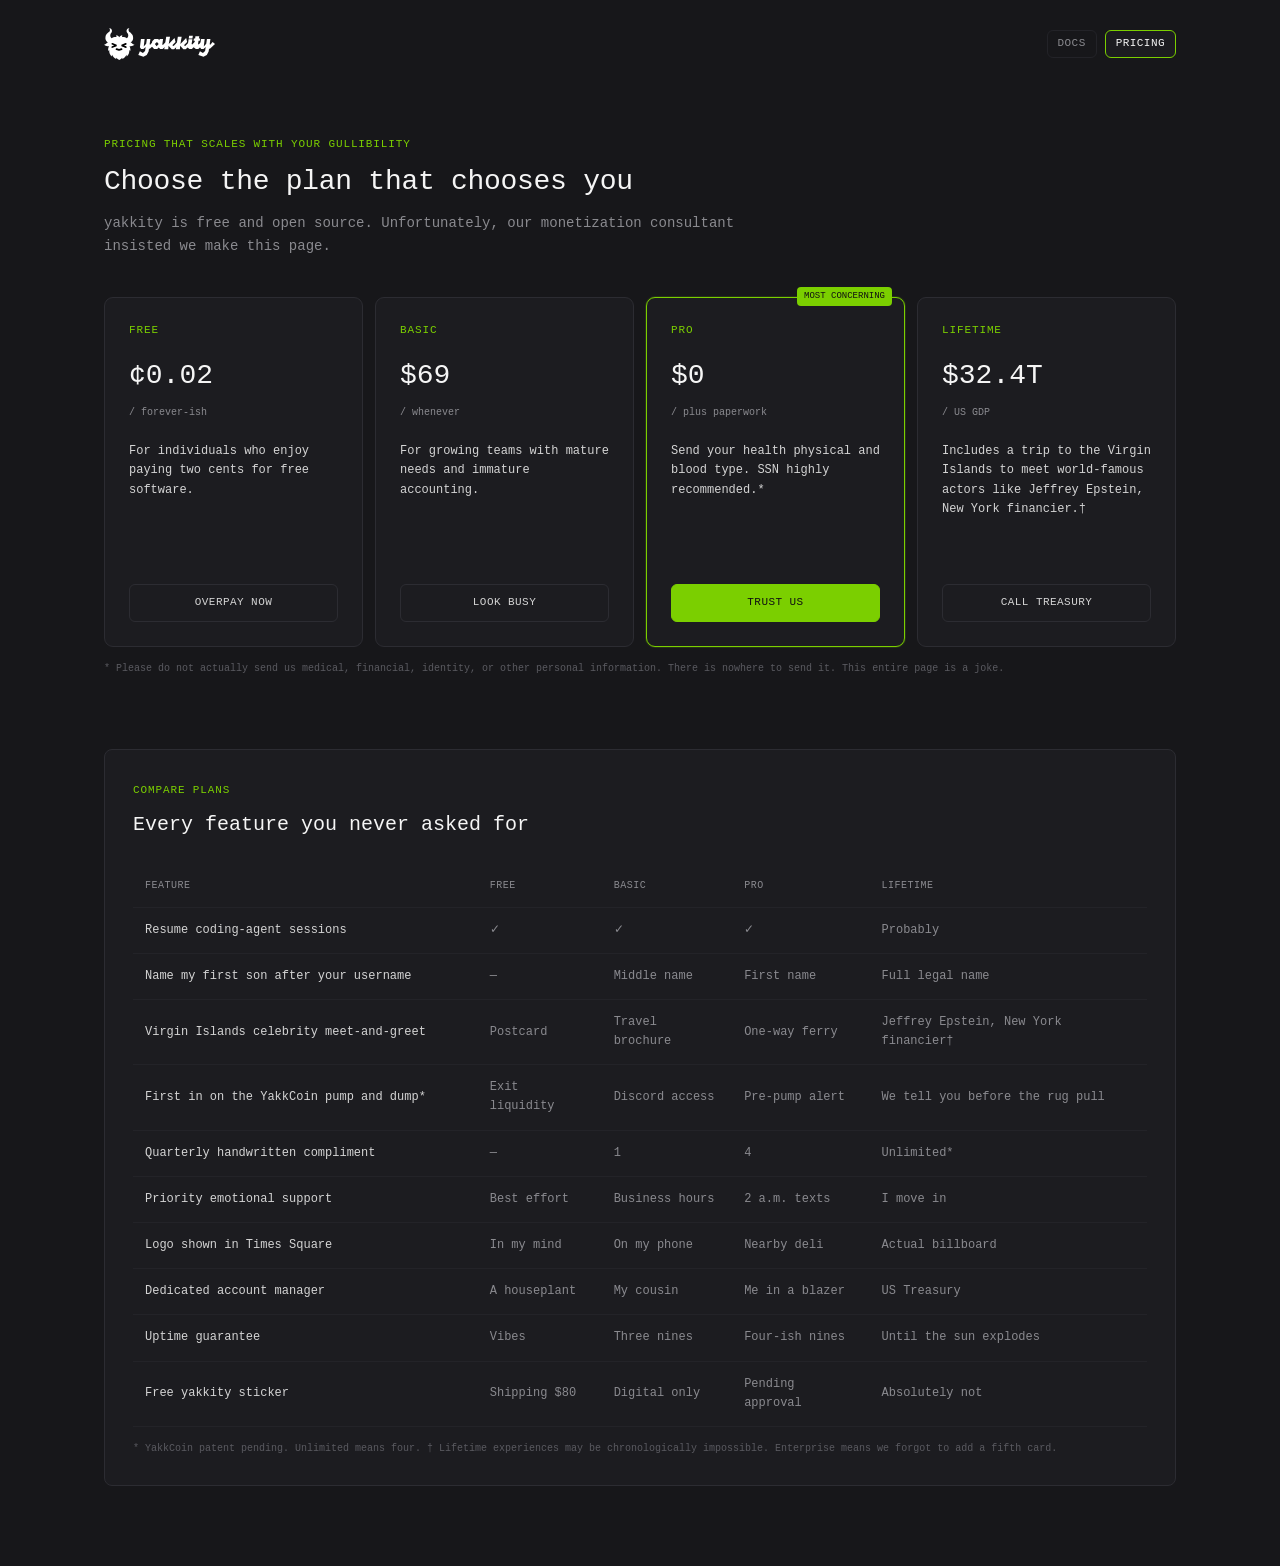
==== docs/pricing.html @ cdffbeaf "Add YakkCoin pricing perk" ====
<!DOCTYPE html><html lang="en"><head>
<meta charset="UTF-8"><meta name="viewport" content="width=device-width, initial-scale=1.0">
<title>Pricing — yakkity</title><meta name="description" content="Needlessly complicated pricing for a free and open-source command-line tool.">
<link rel="icon" href="assets/favicon@4x.png" type="image/png"><link rel="stylesheet" href="assets/styles.css">
</head><body class="interior-page pricing-page"><div class="wrap wide-wrap">
<header class="site"><a class="wordmark" href="index.html"><img src="assets/logo-wht.svg" alt="yakkity"></a><nav class="site-nav" aria-label="Primary navigation"><a class="nav-link" href="docs.html">DOCS</a><a class="nav-link" href="pricing.html" aria-current="page">PRICING</a></nav></header>
<main><div class="pricing-heading"><span class="eyebrow">PRICING THAT SCALES WITH YOUR GULLIBILITY</span><h1>Choose the plan that chooses you</h1><p class="intro">yakkity is free and open source. Unfortunately, our monetization consultant insisted we make this page.</p></div>
<div class="pricing-grid">
<article class="tier-card"><span class="plan">FREE</span><h2><span class="price">¢0.02</span><small>/ forever-ish</small></h2><p>For individuals who enjoy paying two cents for free software.</p><a class="button" href="index.html">OVERPAY NOW</a></article>
<article class="tier-card"><span class="plan">BASIC</span><h2><span class="price">$69</span><small>/ whenever</small></h2><p>For growing teams with mature needs and immature accounting.</p><a class="button" href="index.html">LOOK BUSY</a></article>
<article class="tier-card featured"><span class="popular">MOST CONCERNING</span><span class="plan">PRO</span><h2><span class="price">$0</span><small>/ plus paperwork</small></h2><p>Send your health physical and blood type. SSN highly recommended.*</p><a class="button primary" href="index.html">TRUST US</a></article>
<article class="tier-card"><span class="plan">LIFETIME</span><h2><span class="price">$32.4T</span><small>/ US GDP</small></h2><p>Includes a trip to the Virgin Islands to meet world-famous actors like Jeffrey Epstein, New York financier.†</p><a class="button" href="index.html">CALL TREASURY</a></article>
</div><p class="fine-print">* Please do not actually send us medical, financial, identity, or other personal information. There is nowhere to send it. This entire page is a joke.</p>
<section class="comparison"><span class="eyebrow">COMPARE PLANS</span><h2>Every feature you never asked for</h2><div class="comparison-scroll"><table><thead><tr><th>Feature</th><th>Free</th><th>Basic</th><th>Pro</th><th>Lifetime</th></tr></thead><tbody>
<tr><td>Resume coding-agent sessions</td><td>✓</td><td>✓</td><td>✓</td><td>Probably</td></tr>
<tr><td>Name my first son after your username</td><td>—</td><td>Middle name</td><td>First name</td><td>Full legal name</td></tr>
<tr><td>Virgin Islands celebrity meet-and-greet</td><td>Postcard</td><td>Travel brochure</td><td>One-way ferry</td><td>Jeffrey Epstein, New York financier†</td></tr>
<tr><td>First in on the YakkCoin pump and dump*</td><td>Exit liquidity</td><td>Discord access</td><td>Pre-pump alert</td><td>We tell you before the rug pull</td></tr>
<tr><td>Quarterly handwritten compliment</td><td>—</td><td>1</td><td>4</td><td>Unlimited*</td></tr>
<tr><td>Priority emotional support</td><td>Best effort</td><td>Business hours</td><td>2 a.m. texts</td><td>I move in</td></tr>
<tr><td>Logo shown in Times Square</td><td>In my mind</td><td>On my phone</td><td>Nearby deli</td><td>Actual billboard</td></tr>
<tr><td>Dedicated account manager</td><td>A houseplant</td><td>My cousin</td><td>Me in a blazer</td><td>US Treasury</td></tr>
<tr><td>Uptime guarantee</td><td>Vibes</td><td>Three nines</td><td>Four-ish nines</td><td>Until the sun explodes</td></tr>
<tr><td>Free yakkity sticker</td><td>Shipping $80</td><td>Digital only</td><td>Pending approval</td><td>Absolutely not</td></tr>
</tbody></table></div><p class="fine-print">* YakkCoin patent pending. Unlimited means four. † Lifetime experiences may be chronologically impossible. Enterprise means we forgot to add a fifth card.</p></section></main>
</div></body></html>
---- docs/assets/styles.css ----
:root {
    --bg: #17171a;
    --card: #1c1c20;
    --text: #f5f5f5;
    --text2: #d4d4d4;
    --muted: #8a8a8f;
    --faint: #5a5a60;
    --border: #2c2c32;
    --border-soft: #232328;
    --accent: #7bcf00;
    --accent-dim: #7bcf0026;
    --claude: #e8823c;
    --codex: #4d9fff;
    --grok: #57d38c;
    --cursor: #7fa8d9;
    --mono: ui-monospace, "SF Mono", "Cascadia Mono", "Menlo", "Consolas", "Liberation Mono", monospace;
  }

  * { box-sizing: border-box; }

  html { background: var(--bg); }

  body {
    position: relative;
    overflow-x: hidden;
    margin: 0;
    background: var(--bg);
    color: var(--text);
    font-family: var(--mono);
    font-size: 14px;
    line-height: 1.6;
    -webkit-font-smoothing: antialiased;
  }

  a { color: var(--text2); text-decoration: none; transition: color .15s ease; }
  a:hover { color: var(--text); }

  .wrap {
    position: relative;
    z-index: 1;
    max-width: 760px;
    margin: 0 auto;
    padding: 0 24px;
  }

  header.site {
    display: flex;
    align-items: center;
    justify-content: space-between;
    padding: 28px 0 0;
  }

  .wordmark {
    display: block;
    line-height: 0;
  }
  .wordmark img {
    height: 32.19px;
    width: auto;
    display: block;
  }

  .gh-link {
    display: grid;
    place-items: center;
    width: 28px;
    height: 28px;
    border: 1px solid transparent;
    border-radius: 6px;
    color: var(--faint);
    transition: color .15s ease, border-color .15s ease;
  }
  .gh-link:hover { color: var(--text2); border-color: var(--border-soft); }
  .gh-link svg { width: 16px; height: 16px; }

  .site-nav {
    display: flex;
    align-items: center;
    gap: 8px;
  }
  .nav-link {
    display: inline-flex;
    align-items: center;
    height: 28px;
    padding: 0 10px;
    border: 1px solid var(--border-soft);
    border-radius: 6px;
    color: var(--muted);
    font-size: 11px;
    letter-spacing: .04em;
    transition: color .15s ease, border-color .15s ease, background .15s ease;
  }
  .nav-link:hover {
    color: var(--text);
    border-color: var(--border);
    background: var(--card);
  }

  main { padding-bottom: 80px; }

  /* Hero */
  .hero { padding-top: 72px; }

  h1 {
    font-size: 28px;
    line-height: 1.35;
    font-weight: 500;
    margin: 0 0 22px;
    letter-spacing: -0.01em;
  }
  h1 .accent {
    color: var(--accent);
    display: inline-block;
    position: relative;
  }
  h1 .accent::after {
    content: "";
    position: absolute;
    left: 0;
    right: 0;
    bottom: -6px;
    height: 2px;
    background: var(--accent);
    opacity: .55;
  }

  .tabs {
    display: flex;
    margin-bottom: -1px;
  }
  .tab {
    appearance: none;
    font-family: var(--mono);
    font-size: 12px;
    color: var(--muted);
    background: transparent;
    border: 1px solid var(--border);
    border-bottom: 1px solid var(--border);
    padding: 8px 14px;
    cursor: pointer;
    transition: color .15s ease, background .15s ease, border-color .15s ease;
  }
  .tab:first-child { border-radius: 6px 0 0 0; border-right: none; }
  .tab:last-child { border-radius: 0 6px 0 0; }
  .tab.active {
    background: var(--card);
    border-bottom-color: var(--card);
    color: var(--muted);
  }
  .tab:not(.active):hover { color: var(--text2); }

  .codebox {
    display: flex;
    align-items: center;
    justify-content: space-between;
    gap: 12px;
    border: 1px solid var(--border);
    border-radius: 0 6px 6px 6px;
    background: var(--card);
    padding: 14px 16px;
  }
  .codebox code {
    flex: 1 1 auto;
    min-width: 0;
    font-family: var(--mono);
    font-size: 13px;
    color: var(--text2);
    overflow-x: auto;
    white-space: pre;
  }
  .codebox .dollar, .cmdlist .dollar { color: var(--accent); margin-right: 10px; user-select: none; }

  .copy-btn {
    flex: none;
    display: grid;
    place-items: center;
    width: 28px;
    height: 28px;
    border: 1px solid transparent;
    border-radius: 6px;
    background: transparent;
    color: var(--faint);
    cursor: pointer;
    transition: color .15s ease, border-color .15s ease;
  }
  .copy-btn:hover { color: var(--text2); border-color: var(--border-soft); }
  .copy-btn svg { width: 14px; height: 14px; pointer-events: none; }
  .copy-btn.copied { color: var(--grok); }

  /* Terminal window mockup */
  .term {
    margin-top: 40px;
    border: 1px solid var(--border);
    border-radius: 8px;
    overflow: hidden;
    background: #060606;
  }
  .term-bar {
    display: flex;
    align-items: center;
    gap: 6px;
    padding: 10px 12px;
    border-bottom: 1px solid var(--border-soft);
    background: var(--card);
  }
  .term-bar .dot { width: 9px; height: 9px; border-radius: 50%; }
  .term-bar .dot.red { background: #ff5f57; }
  .term-bar .dot.yellow { background: #febc2e; }
  .term-bar .dot.green { background: #28c840; }
  .term-bar .title {
    margin-left: 10px;
    font-size: 11.5px;
    color: var(--faint);
  }
  .term-body {
    padding: 18px 16px 16px;
    font-size: 12.5px;
    overflow-x: auto;
  }
  .term-body .line { white-space: pre; color: var(--text2); }
  .term-body .prompt { color: var(--accent); }
  .term-row {
    display: grid;
    grid-template-columns: 64px 150px 180px minmax(0, 1fr);
    gap: 12px;
    padding: 3px 6px;
    border-radius: 4px;
    white-space: nowrap;
  }
  .term-row.header { color: var(--faint); font-size: 11px; margin-top: 10px; }
  .term-row.selected { background: var(--accent-dim); }
  .term-row .agent { font-weight: 500; }
  .term-row .agent.claude { color: var(--claude); }
  .term-row .agent.codex { color: var(--codex); }
  .term-row .agent.cursor { color: var(--cursor); }
  .term-row .agent.grok { color: var(--grok); }
  .term-row .time { color: var(--muted); overflow: hidden; text-overflow: ellipsis; }
  .term-row .project { color: var(--text2); overflow: hidden; text-overflow: ellipsis; }
  .term-row .conv { color: var(--text2); overflow: hidden; text-overflow: ellipsis; }
  .term-row.selected .conv { color: var(--text); }
  .term-footer {
    margin-top: 14px;
    padding-top: 10px;
    border-top: 1px solid var(--border-soft);
    color: var(--faint);
    font-size: 11px;
  }

  .cmdlist {
    margin-top: 40px;
    border: 1px solid var(--border);
    border-radius: 8px;
    background: var(--card);
    padding: 18px 20px;
  }
  .cmdlist .row {
    display: flex;
    gap: 4px;
    padding: 5px 0;
    font-size: 13px;
  }
  .cmdlist code { color: var(--text2); }
  .cmdlist .desc { color: var(--faint); margin-left: auto; padding-left: 16px; text-align: right; }

  /* Sections */
  section.feature {
    margin-top: 72px;
    padding-top: 40px;
    border-top: 1px solid var(--border-soft);
  }
  section.feature h2 {
    font-size: 17px;
    font-weight: 500;
    margin: 0 0 8px;
    letter-spacing: -0.01em;
  }
  section.feature p.sub {
    margin: 0 0 24px;
    color: var(--muted);
    font-size: 13.5px;
  }

  .mini-term {
    border: 1px solid var(--border);
    border-radius: 8px;
    background: #060606;
    padding: 16px 18px;
    font-size: 12.5px;
    overflow-x: auto;
  }
  .mini-term .line { white-space: pre; color: var(--text2); margin: 2px 0; }
  .mini-term .prompt { color: var(--accent); }
  .mini-term .dim { color: var(--faint); }
  .mini-term .bold { color: var(--text); font-weight: 500; }
  .mini-term .green { color: var(--grok); }

  /* Agent grid */
  .agent-grid {
    display: grid;
    grid-template-columns: repeat(4, 1fr);
    border: 1px solid var(--border);
    border-radius: 8px;
    overflow: hidden;
  }
  .agent-tile {
    display: flex;
    flex-direction: column;
    align-items: center;
    justify-content: center;
    gap: 8px;
    padding: 22px 8px;
    border-right: 1px solid var(--border-soft);
    background: var(--card);
    font-size: 12px;
    color: var(--text2);
    text-align: center;
  }
  .agent-tile:last-child { border-right: none; }
  .agent-tile .swatch { width: 9px; height: 9px; border-radius: 50%; }
  .agent-tile .swatch.claude { background: var(--claude); }
  .agent-tile .swatch.codex { background: var(--codex); }
  .agent-tile .swatch.cursor { background: var(--cursor); }
  .agent-tile .swatch.grok { background: var(--grok); }

  /* Requirements */
  .req-list {
    list-style: none;
    margin: 0;
    padding: 0;
    display: grid;
    gap: 8px;
  }
  .req-list li {
    position: relative;
    padding-left: 18px;
    color: var(--text2);
    font-size: 13px;
  }
  .req-list li::before {
    content: "-";
    position: absolute;
    left: 0;
    color: var(--faint);
  }
  .req-list code { color: var(--accent); font-size: 12.5px; }

  .yak-watermark {
    position: absolute;
    right: 0;
    bottom: 0;
    width: clamp(288px, 38vw, 624px);
    aspect-ratio: 54.3 / 43.275;
    overflow: hidden;
    overflow: clip;
    clip-path: inset(0);
    contain: strict;
    pointer-events: none;
    user-select: none;
  }
  .yak-watermark img {
    position: absolute;
    top: 0;
    left: 10%;
    display: block;
    width: 100%;
    height: auto;
    opacity: .035;
  }

  footer.site {
    margin-top: 72px;
    padding: 24px 0 40px;
    border-top: 1px solid var(--border-soft);
    display: flex;
    align-items: center;
    justify-content: space-between;
    color: var(--faint);
    font-size: 11.5px;
    flex-wrap: wrap;
    gap: 10px;
  }
  footer.site .links { display: flex; gap: 18px; }

  @media (max-width: 620px) {
    html,
    body {
      width: 100%;
      max-width: 100%;
      overflow-x: hidden;
      overscroll-behavior-x: none;
    }
    body { touch-action: pan-y; }
    @supports (overflow: clip) {
      html,
      body { overflow-x: clip; }
    }
    h1 { font-size: 23px; }
    .codebox code {
      overflow-wrap: anywhere;
      white-space: normal;
    }
    .term-body { overflow-x: hidden; }
    .term-body .line,
    .mini-term .line {
      overflow-wrap: anywhere;
      white-space: pre-wrap;
    }
    .mini-term { overflow-x: hidden; }
    .term-row { grid-template-columns: 52px 84px minmax(0, 1fr); gap: 8px; }
    .term-row .conv { display: none; }
    .agent-grid { grid-template-columns: repeat(2, 1fr); }
    .agent-tile:nth-child(2) { border-right: none; }
    .agent-tile:nth-child(1), .agent-tile:nth-child(2) { border-bottom: 1px solid var(--border-soft); }
    .cmdlist .row { flex-direction: column; gap: 2px; }
    .cmdlist .desc { text-align: left; padding-left: 0; }
  }

  /* Interior pages */
  .nav-link[aria-current="page"] {
    color: var(--text);
    background: var(--card);
    border-color: var(--accent);
  }
  .interior-page main { padding: 72px 0 80px; }
  .interior-page h1 {
    margin: 0 0 12px;
    font-size: 28px;
    font-weight: 500;
  }
  .interior-page .intro { margin: 0 0 40px; color: var(--muted); }
  .interior-page main section {
    margin-top: 32px;
    padding: 24px;
    border: 1px solid var(--border);
    border-radius: 8px;
    background: var(--card);
  }
  .interior-page h2 { margin: 0 0 8px; font-size: 16px; font-weight: 500; }
  .interior-page p { margin: 0; color: var(--text2); }
  .interior-page code { color: var(--accent); }
  .price-card {
    max-width: 420px;
    padding: 28px;
    border: 1px solid var(--border);
    border-radius: 8px;
    background: var(--card);
  }
  .price-card .plan { color: var(--accent); font-size: 12px; letter-spacing: .06em; }
  .price-card h2 { margin: 8px 0 16px; font-size: 28px; }

  /* Joke docs and pricing */
  .wide-wrap { max-width: 1120px; }
  .eyebrow, .plan { color: var(--accent); font-size: 11px; letter-spacing: .08em; }
  .button {
    display: inline-flex;
    align-items: center;
    justify-content: center;
    min-height: 38px;
    padding: 0 16px;
    border: 1px solid var(--border);
    border-radius: 6px;
    color: var(--text2);
    font-size: 11px;
    letter-spacing: .04em;
  }
  .button:hover { color: var(--text); background: #232329; }
  .button.primary { border-color: var(--accent); background: var(--accent); color: #111; }
  .button.primary:hover { background: #8de817; }
  .gate-page main, .punchline-page main { min-height: calc(100vh - 60px); display: grid; place-items: center; }
  .gate-card { width: 100%; max-width: 590px; padding: 36px; border: 1px solid var(--border); border-radius: 10px; background: var(--card); text-align: center; }
  .gate-card h1 { margin-top: 10px; }
  .gate-card p { max-width: 500px; margin: 0 auto; }
  .gate-actions { display: flex; justify-content: center; gap: 10px; margin: 28px 0 16px; }
  .gate-card small { color: var(--faint); font-size: 10px; }
  .punchline-page .gate-card .button { margin-top: 28px; }
  .pricing-heading { max-width: 660px; margin-bottom: 40px; }
  .pricing-heading h1 { margin-top: 8px; }
  .pricing-grid { display: grid; grid-template-columns: repeat(4, minmax(0, 1fr)); gap: 12px; }
  .tier-card { position: relative; display: flex; flex-direction: column; min-height: 350px; padding: 24px; border: 1px solid var(--border); border-radius: 9px; background: var(--card); }
  .tier-card.featured { border-color: var(--accent); box-shadow: 0 0 0 1px var(--accent-dim); }
  .popular { position: absolute; top: -11px; right: 12px; padding: 2px 7px; border-radius: 4px; background: var(--accent); color: #111; font-size: 9px; }
  .tier-card h2 { margin: 14px 0 18px; }
  .tier-card .price { display: block; color: var(--text); font-size: 28px; }
  .tier-card h2 small { color: var(--muted); font-size: 10px; font-weight: 400; }
  .tier-card p { font-size: 12px; }
  .tier-card .button { margin-top: auto; }
  .fine-print { margin-top: 14px !important; color: var(--faint) !important; font-size: 10px; }
  .interior-page main .comparison { margin-top: 72px; padding: 28px; }
  .comparison h2 { margin: 8px 0 24px; font-size: 20px; }
  .comparison-scroll { overflow-x: auto; }
  table { width: 100%; min-width: 720px; border-collapse: collapse; font-size: 12px; }
  th, td { padding: 13px 12px; border-bottom: 1px solid var(--border-soft); text-align: left; }
  th { color: var(--muted); font-size: 10px; font-weight: 500; letter-spacing: .05em; text-transform: uppercase; }
  td:first-child { width: 34%; color: var(--text2); }
  td:not(:first-child) { color: var(--muted); }

  @media (max-width: 900px) {
    .pricing-grid { grid-template-columns: repeat(2, minmax(0, 1fr)); }
  }
  @media (max-width: 620px) {
    .pricing-grid { grid-template-columns: 1fr; }
    .tier-card { min-height: 300px; }
    .gate-card { padding: 28px 20px; }
    .gate-actions { flex-direction: column; }
  }
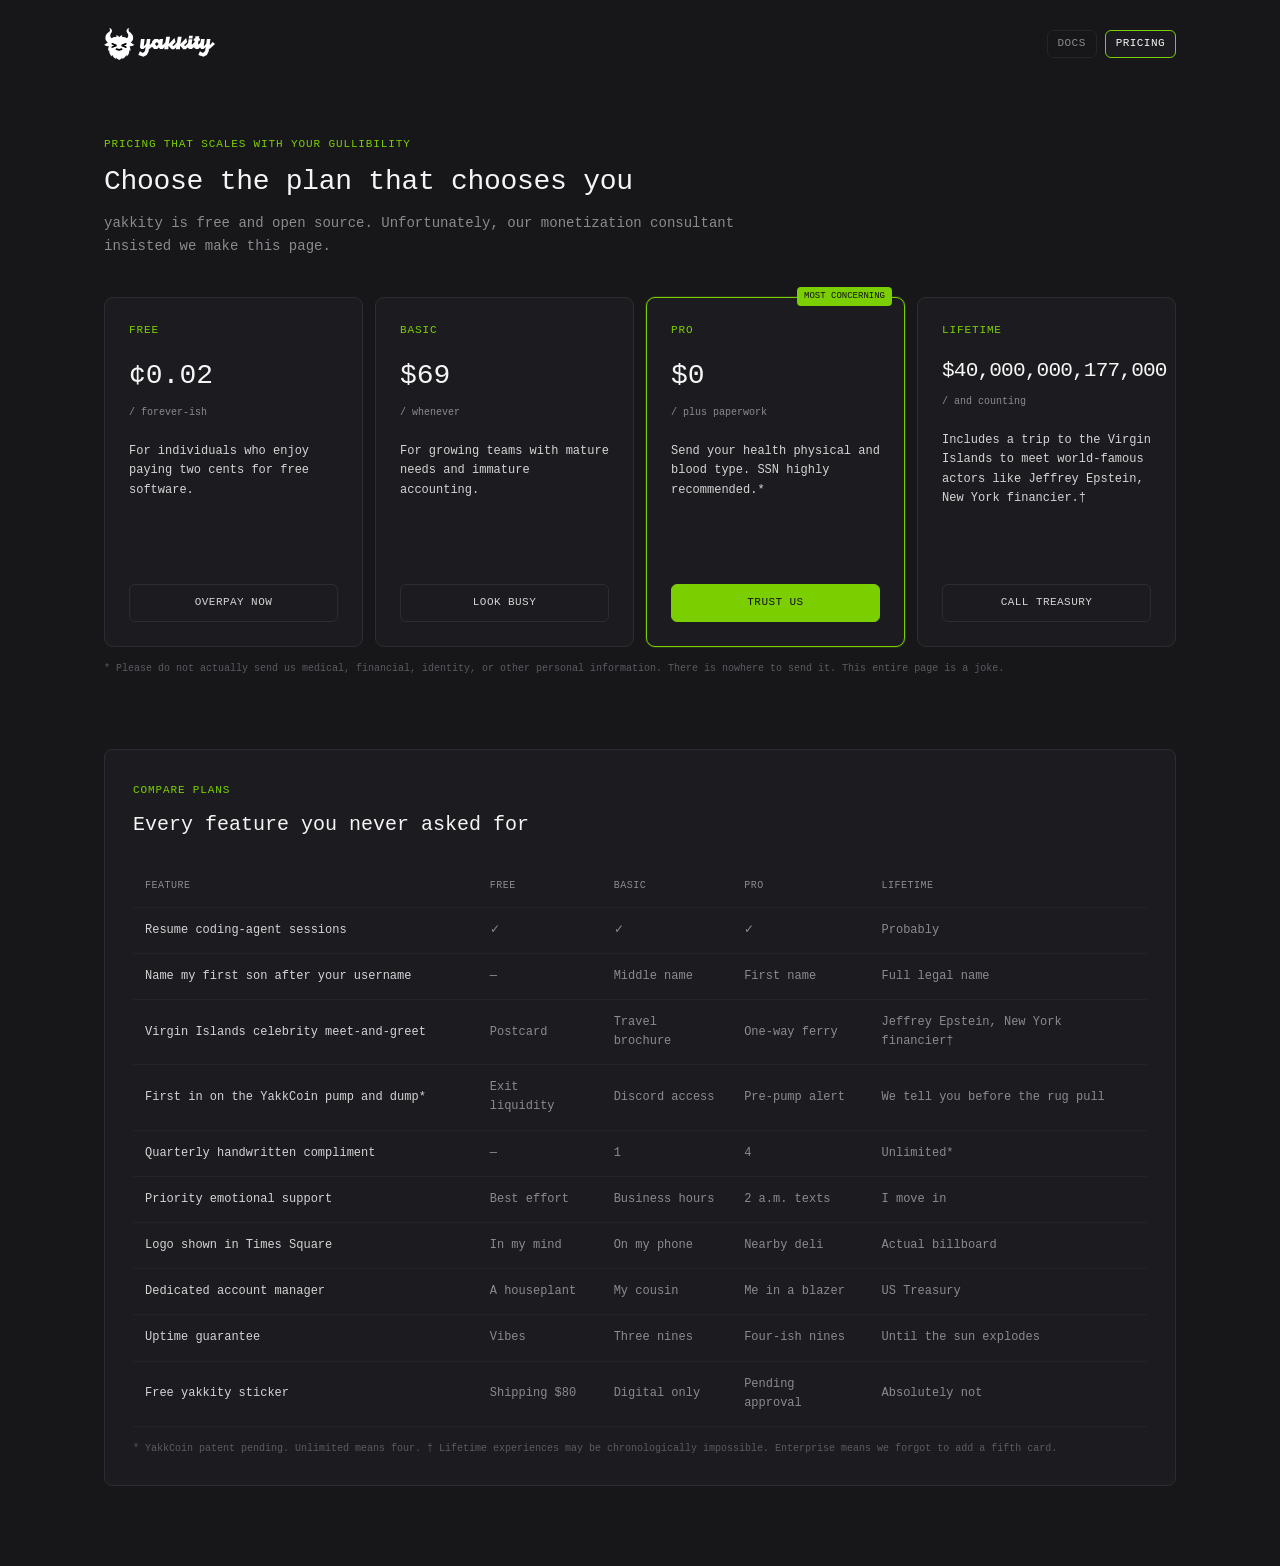
==== commit 255e857b: "Add rolling lifetime debt clock" ====
--- a/docs/pricing.html
+++ b/docs/pricing.html
@@ -9,7 +9,7 @@
 <article class="tier-card"><span class="plan">FREE</span><h2><span class="price">¢0.02</span><small>/ forever-ish</small></h2><p>For individuals who enjoy paying two cents for free software.</p><a class="button" href="index.html">OVERPAY NOW</a></article>
 <article class="tier-card"><span class="plan">BASIC</span><h2><span class="price">$69</span><small>/ whenever</small></h2><p>For growing teams with mature needs and immature accounting.</p><a class="button" href="index.html">LOOK BUSY</a></article>
 <article class="tier-card featured"><span class="popular">MOST CONCERNING</span><span class="plan">PRO</span><h2><span class="price">$0</span><small>/ plus paperwork</small></h2><p>Send your health physical and blood type. SSN highly recommended.*</p><a class="button primary" href="index.html">TRUST US</a></article>
-<article class="tier-card"><span class="plan">LIFETIME</span><h2><span class="price">$32.4T</span><small>/ US GDP</small></h2><p>Includes a trip to the Virgin Islands to meet world-famous actors like Jeffrey Epstein, New York financier.†</p><a class="button" href="index.html">CALL TREASURY</a></article>
+<article class="tier-card"><span class="plan">LIFETIME</span><h2><span class="price debt-clock" id="lifetime-price" aria-label="40 trillion dollars and increasing">$40,000,000,000,000</span><small>/ and counting</small></h2><p>Includes a trip to the Virgin Islands to meet world-famous actors like Jeffrey Epstein, New York financier.†</p><a class="button" href="index.html">CALL TREASURY</a></article>
 </div><p class="fine-print">* Please do not actually send us medical, financial, identity, or other personal information. There is nowhere to send it. This entire page is a joke.</p>
 <section class="comparison"><span class="eyebrow">COMPARE PLANS</span><h2>Every feature you never asked for</h2><div class="comparison-scroll"><table><thead><tr><th>Feature</th><th>Free</th><th>Basic</th><th>Pro</th><th>Lifetime</th></tr></thead><tbody>
 <tr><td>Resume coding-agent sessions</td><td>✓</td><td>✓</td><td>✓</td><td>Probably</td></tr>
@@ -23,4 +23,17 @@
 <tr><td>Uptime guarantee</td><td>Vibes</td><td>Three nines</td><td>Four-ish nines</td><td>Until the sun explodes</td></tr>
 <tr><td>Free yakkity sticker</td><td>Shipping $80</td><td>Digital only</td><td>Pending approval</td><td>Absolutely not</td></tr>
 </tbody></table></div><p class="fine-print">* YakkCoin patent pending. Unlimited means four. † Lifetime experiences may be chronologically impossible. Enterprise means we forgot to add a fifth card.</p></section></main>
-</div></body></html>
+</div><script>
+(function () {
+  var clock = document.getElementById('lifetime-price');
+  var startingDebt = 40000000000000;
+  var dollarsPerSecond = 125000;
+  var startedAt = Date.now();
+  function tick() {
+    var debt = startingDebt + Math.floor((Date.now() - startedAt) / 1000 * dollarsPerSecond);
+    clock.textContent = '$' + debt.toLocaleString('en-US');
+    requestAnimationFrame(tick);
+  }
+  tick();
+}());
+</script></body></html>
--- a/docs/assets/styles.css
+++ b/docs/assets/styles.css
@@ -481,6 +481,7 @@
   .popular { position: absolute; top: -11px; right: 12px; padding: 2px 7px; border-radius: 4px; background: var(--accent); color: #111; font-size: 9px; }
   .tier-card h2 { margin: 14px 0 18px; }
   .tier-card .price { display: block; color: var(--text); font-size: 28px; }
+  .tier-card .debt-clock { font-size: clamp(17px, 1.65vw, 23px); font-variant-numeric: tabular-nums; letter-spacing: -.04em; white-space: nowrap; }
   .tier-card h2 small { color: var(--muted); font-size: 10px; font-weight: 400; }
   .tier-card p { font-size: 12px; }
   .tier-card .button { margin-top: auto; }
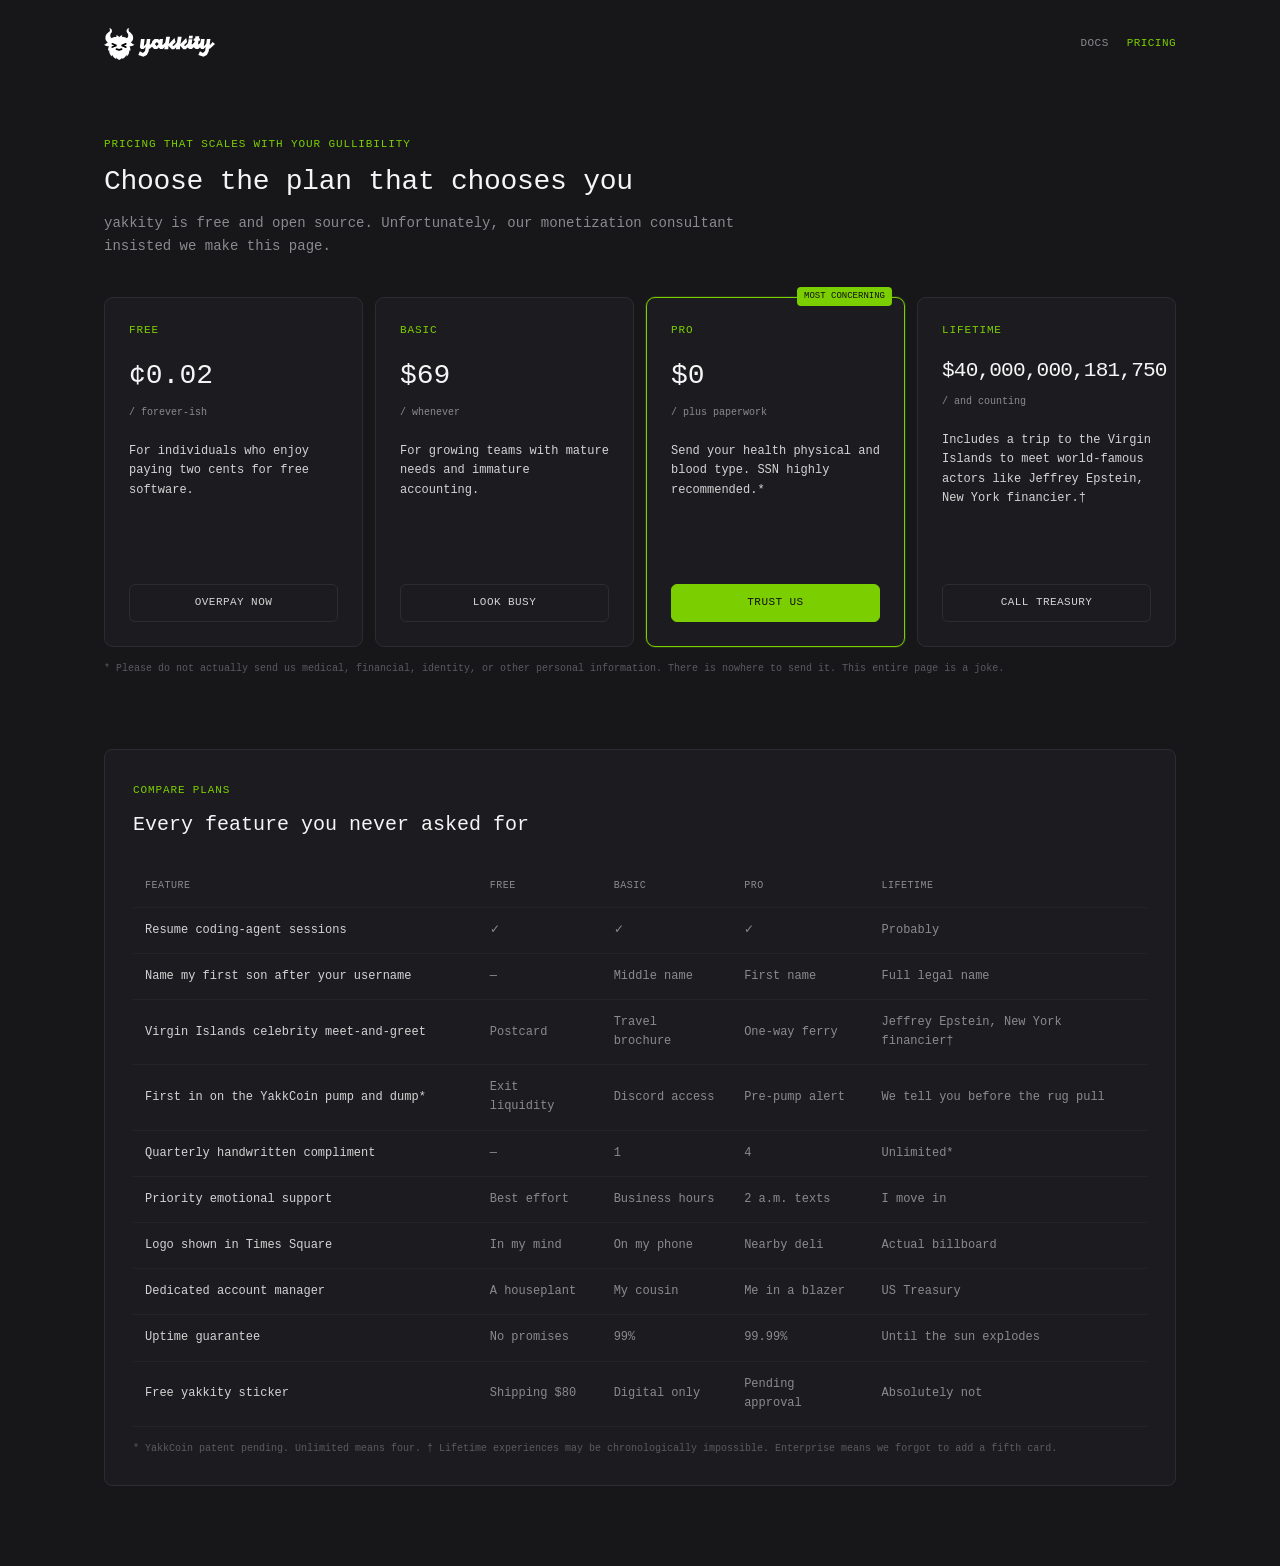
==== commit 30903cfd: "Clarify pricing uptime tiers" ====
--- a/docs/pricing.html
+++ b/docs/pricing.html
@@ -20,7 +20,7 @@
 <tr><td>Priority emotional support</td><td>Best effort</td><td>Business hours</td><td>2 a.m. texts</td><td>I move in</td></tr>
 <tr><td>Logo shown in Times Square</td><td>In my mind</td><td>On my phone</td><td>Nearby deli</td><td>Actual billboard</td></tr>
 <tr><td>Dedicated account manager</td><td>A houseplant</td><td>My cousin</td><td>Me in a blazer</td><td>US Treasury</td></tr>
-<tr><td>Uptime guarantee</td><td>Vibes</td><td>Three nines</td><td>Four-ish nines</td><td>Until the sun explodes</td></tr>
+<tr><td>Uptime guarantee</td><td>No promises</td><td>99%</td><td>99.99%</td><td>Until the sun explodes</td></tr>
 <tr><td>Free yakkity sticker</td><td>Shipping $80</td><td>Digital only</td><td>Pending approval</td><td>Absolutely not</td></tr>
 </tbody></table></div><p class="fine-print">* YakkCoin patent pending. Unlimited means four. † Lifetime experiences may be chronologically impossible. Enterprise means we forgot to add a fifth card.</p></section></main>
 </div><script>
--- a/docs/assets/styles.css
+++ b/docs/assets/styles.css
@@ -76,25 +76,15 @@
   .site-nav {
     display: flex;
     align-items: center;
-    gap: 8px;
+    gap: 18px;
   }
   .nav-link {
-    display: inline-flex;
-    align-items: center;
-    height: 28px;
-    padding: 0 10px;
-    border: 1px solid var(--border-soft);
-    border-radius: 6px;
     color: var(--muted);
     font-size: 11px;
     letter-spacing: .04em;
-    transition: color .15s ease, border-color .15s ease, background .15s ease;
-  }
-  .nav-link:hover {
-    color: var(--text);
-    border-color: var(--border);
-    background: var(--card);
-  }
+    transition: color .15s ease;
+  }
+  .nav-link:hover { color: var(--text); }
 
   main { padding-bottom: 80px; }
 
@@ -215,10 +205,26 @@
   .term-body {
     padding: 18px 16px 16px;
     font-size: 12.5px;
-    overflow-x: auto;
+    height: 270px;
+    overflow: hidden;
   }
   .term-body .line { white-space: pre; color: var(--text2); }
   .term-body .prompt { color: var(--accent); }
+  .demo-input-line { min-height: 20px; }
+  .demo-input-line .resume-label { color: var(--text2); }
+  .terminal-cursor {
+    display: inline-block;
+    width: 7px;
+    height: 1.1em;
+    margin-left: 2px;
+    background: var(--text2);
+    vertical-align: -.18em;
+    animation: terminal-blink .8s steps(1, end) infinite;
+  }
+  .terminal-cursor[hidden] { display: none; }
+  @keyframes terminal-blink { 50% { opacity: 0; } }
+  .fzf-demo[hidden] { display: none; }
+  .term-results { height: 130px; overflow: hidden; }
   .term-row {
     display: grid;
     grid-template-columns: 64px 150px 180px minmax(0, 1fr);
@@ -245,6 +251,11 @@
     color: var(--faint);
     font-size: 11px;
   }
+  .term-empty { padding: 12px 6px; color: var(--faint); font-size: 11px; }
+
+  @media (prefers-reduced-motion: reduce) {
+    .terminal-cursor { animation: none; }
+  }
 
   .cmdlist {
     margin-top: 40px;
@@ -380,6 +391,8 @@
     gap: 10px;
   }
   footer.site .links { display: flex; gap: 18px; }
+  footer.site .footer-credit { display: flex; flex-direction: column; gap: 2px; }
+  footer.site .footer-heart { color: var(--accent); }
 
   @media (max-width: 620px) {
     html,
@@ -417,9 +430,7 @@
 
   /* Interior pages */
   .nav-link[aria-current="page"] {
-    color: var(--text);
-    background: var(--card);
-    border-color: var(--accent);
+    color: var(--accent);
   }
   .interior-page main { padding: 72px 0 80px; }
   .interior-page h1 {
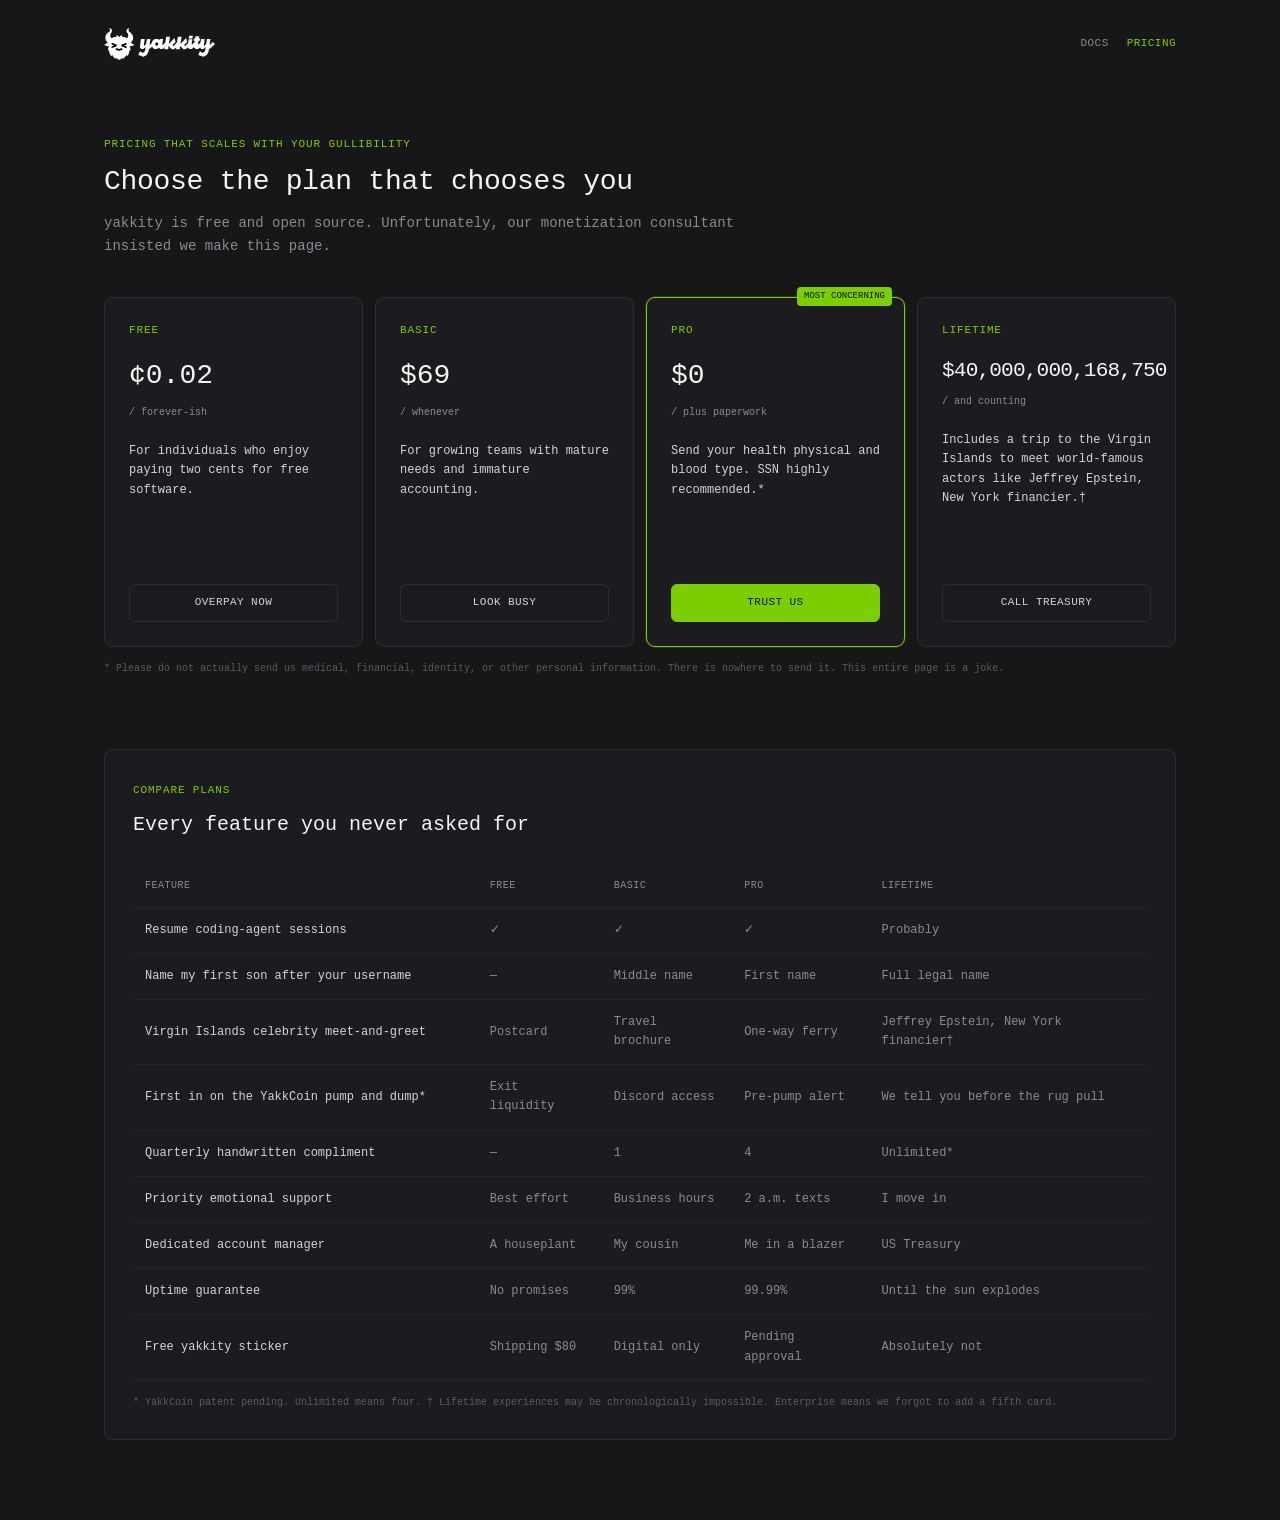
==== commit d50f0e64: "Remove Times Square pricing perk" ====
--- a/docs/pricing.html
+++ b/docs/pricing.html
@@ -18,7 +18,6 @@
 <tr><td>First in on the YakkCoin pump and dump*</td><td>Exit liquidity</td><td>Discord access</td><td>Pre-pump alert</td><td>We tell you before the rug pull</td></tr>
 <tr><td>Quarterly handwritten compliment</td><td>—</td><td>1</td><td>4</td><td>Unlimited*</td></tr>
 <tr><td>Priority emotional support</td><td>Best effort</td><td>Business hours</td><td>2 a.m. texts</td><td>I move in</td></tr>
-<tr><td>Logo shown in Times Square</td><td>In my mind</td><td>On my phone</td><td>Nearby deli</td><td>Actual billboard</td></tr>
 <tr><td>Dedicated account manager</td><td>A houseplant</td><td>My cousin</td><td>Me in a blazer</td><td>US Treasury</td></tr>
 <tr><td>Uptime guarantee</td><td>No promises</td><td>99%</td><td>99.99%</td><td>Until the sun explodes</td></tr>
 <tr><td>Free yakkity sticker</td><td>Shipping $80</td><td>Digital only</td><td>Pending approval</td><td>Absolutely not</td></tr>
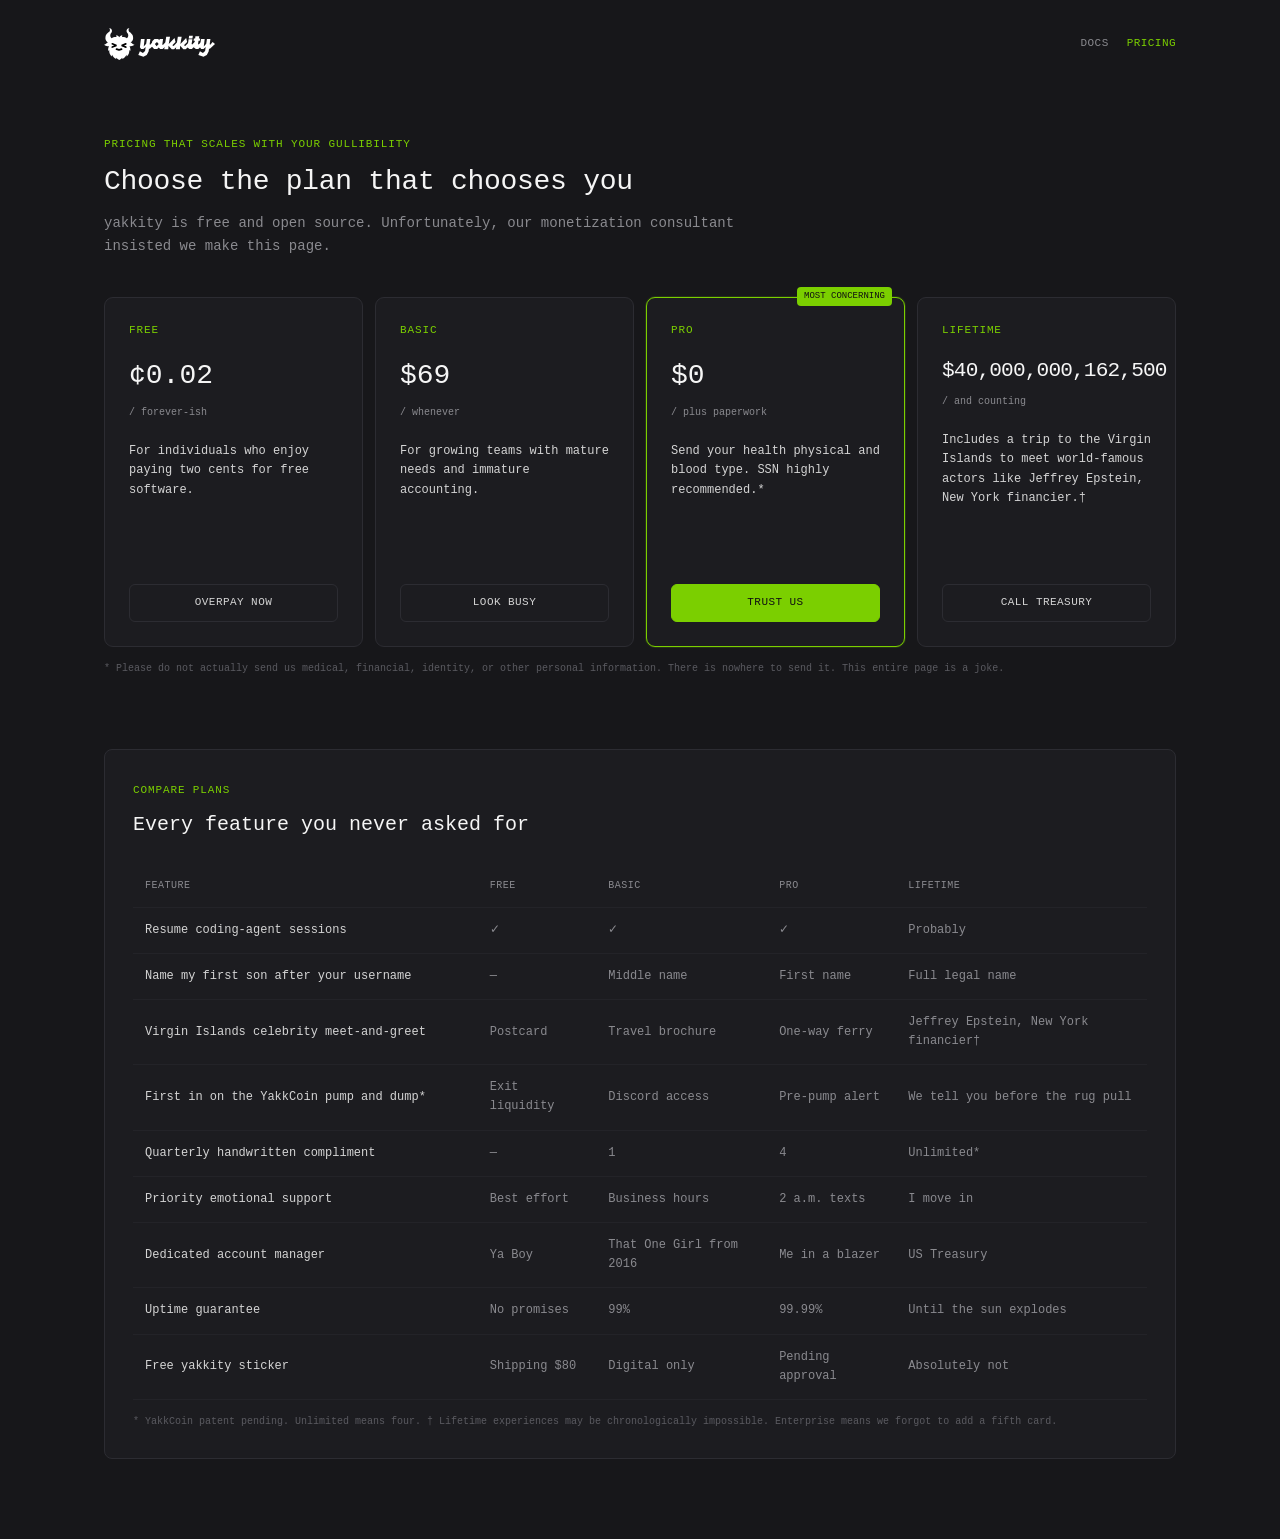
==== commit 5dfc7dbb: "Update account manager perks" ====
--- a/docs/pricing.html
+++ b/docs/pricing.html
@@ -18,7 +18,7 @@
 <tr><td>First in on the YakkCoin pump and dump*</td><td>Exit liquidity</td><td>Discord access</td><td>Pre-pump alert</td><td>We tell you before the rug pull</td></tr>
 <tr><td>Quarterly handwritten compliment</td><td>—</td><td>1</td><td>4</td><td>Unlimited*</td></tr>
 <tr><td>Priority emotional support</td><td>Best effort</td><td>Business hours</td><td>2 a.m. texts</td><td>I move in</td></tr>
-<tr><td>Dedicated account manager</td><td>A houseplant</td><td>My cousin</td><td>Me in a blazer</td><td>US Treasury</td></tr>
+<tr><td>Dedicated account manager</td><td>Ya Boy</td><td>That One Girl from 2016</td><td>Me in a blazer</td><td>US Treasury</td></tr>
 <tr><td>Uptime guarantee</td><td>No promises</td><td>99%</td><td>99.99%</td><td>Until the sun explodes</td></tr>
 <tr><td>Free yakkity sticker</td><td>Shipping $80</td><td>Digital only</td><td>Pending approval</td><td>Absolutely not</td></tr>
 </tbody></table></div><p class="fine-print">* YakkCoin patent pending. Unlimited means four. † Lifetime experiences may be chronologically impossible. Enterprise means we forgot to add a fifth card.</p></section></main>
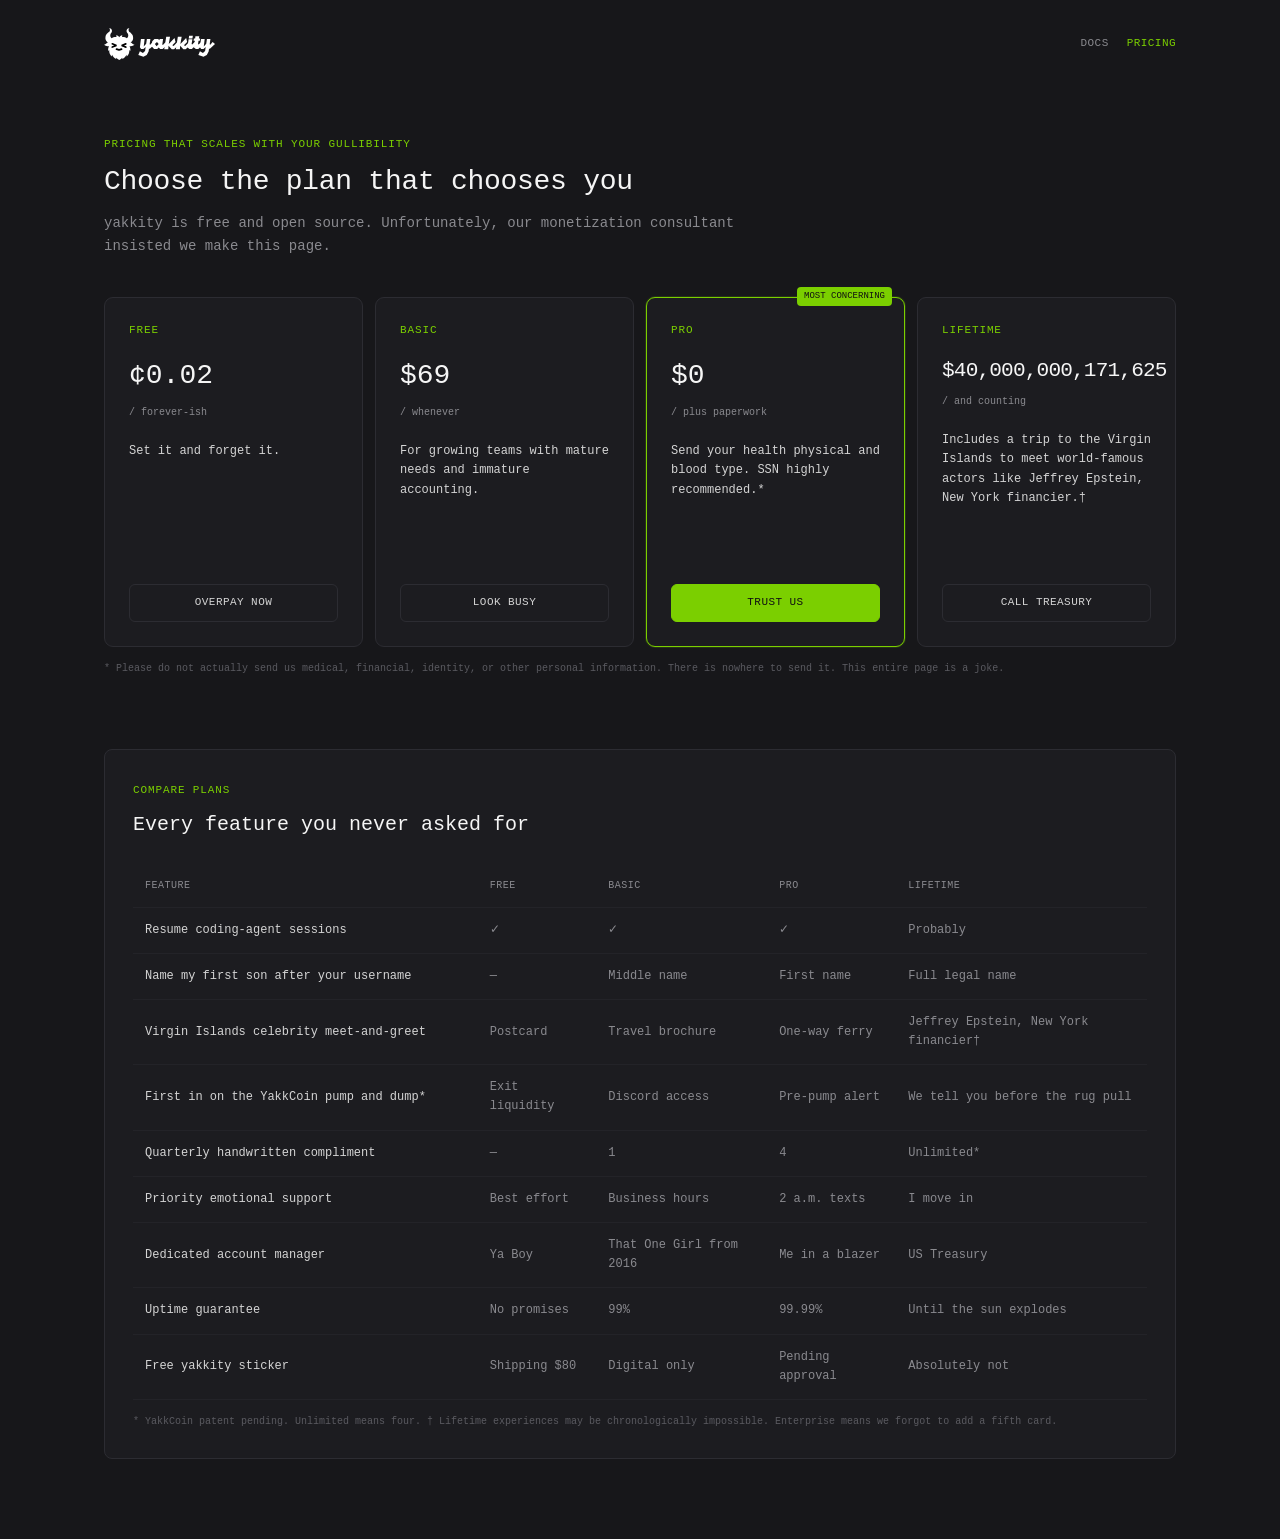
==== commit 26fc2463: "Update free plan tagline" ====
--- a/docs/pricing.html
+++ b/docs/pricing.html
@@ -6,7 +6,7 @@
 <header class="site"><a class="wordmark" href="index.html"><img src="assets/logo-wht.svg" alt="yakkity"></a><nav class="site-nav" aria-label="Primary navigation"><a class="nav-link" href="docs.html">DOCS</a><a class="nav-link" href="pricing.html" aria-current="page">PRICING</a></nav></header>
 <main><div class="pricing-heading"><span class="eyebrow">PRICING THAT SCALES WITH YOUR GULLIBILITY</span><h1>Choose the plan that chooses you</h1><p class="intro">yakkity is free and open source. Unfortunately, our monetization consultant insisted we make this page.</p></div>
 <div class="pricing-grid">
-<article class="tier-card"><span class="plan">FREE</span><h2><span class="price">¢0.02</span><small>/ forever-ish</small></h2><p>For individuals who enjoy paying two cents for free software.</p><a class="button" href="index.html">OVERPAY NOW</a></article>
+<article class="tier-card"><span class="plan">FREE</span><h2><span class="price">¢0.02</span><small>/ forever-ish</small></h2><p>Set it and forget it.</p><a class="button" href="index.html">OVERPAY NOW</a></article>
 <article class="tier-card"><span class="plan">BASIC</span><h2><span class="price">$69</span><small>/ whenever</small></h2><p>For growing teams with mature needs and immature accounting.</p><a class="button" href="index.html">LOOK BUSY</a></article>
 <article class="tier-card featured"><span class="popular">MOST CONCERNING</span><span class="plan">PRO</span><h2><span class="price">$0</span><small>/ plus paperwork</small></h2><p>Send your health physical and blood type. SSN highly recommended.*</p><a class="button primary" href="index.html">TRUST US</a></article>
 <article class="tier-card"><span class="plan">LIFETIME</span><h2><span class="price debt-clock" id="lifetime-price" aria-label="40 trillion dollars and increasing">$40,000,000,000,000</span><small>/ and counting</small></h2><p>Includes a trip to the Virgin Islands to meet world-famous actors like Jeffrey Epstein, New York financier.†</p><a class="button" href="index.html">CALL TREASURY</a></article>
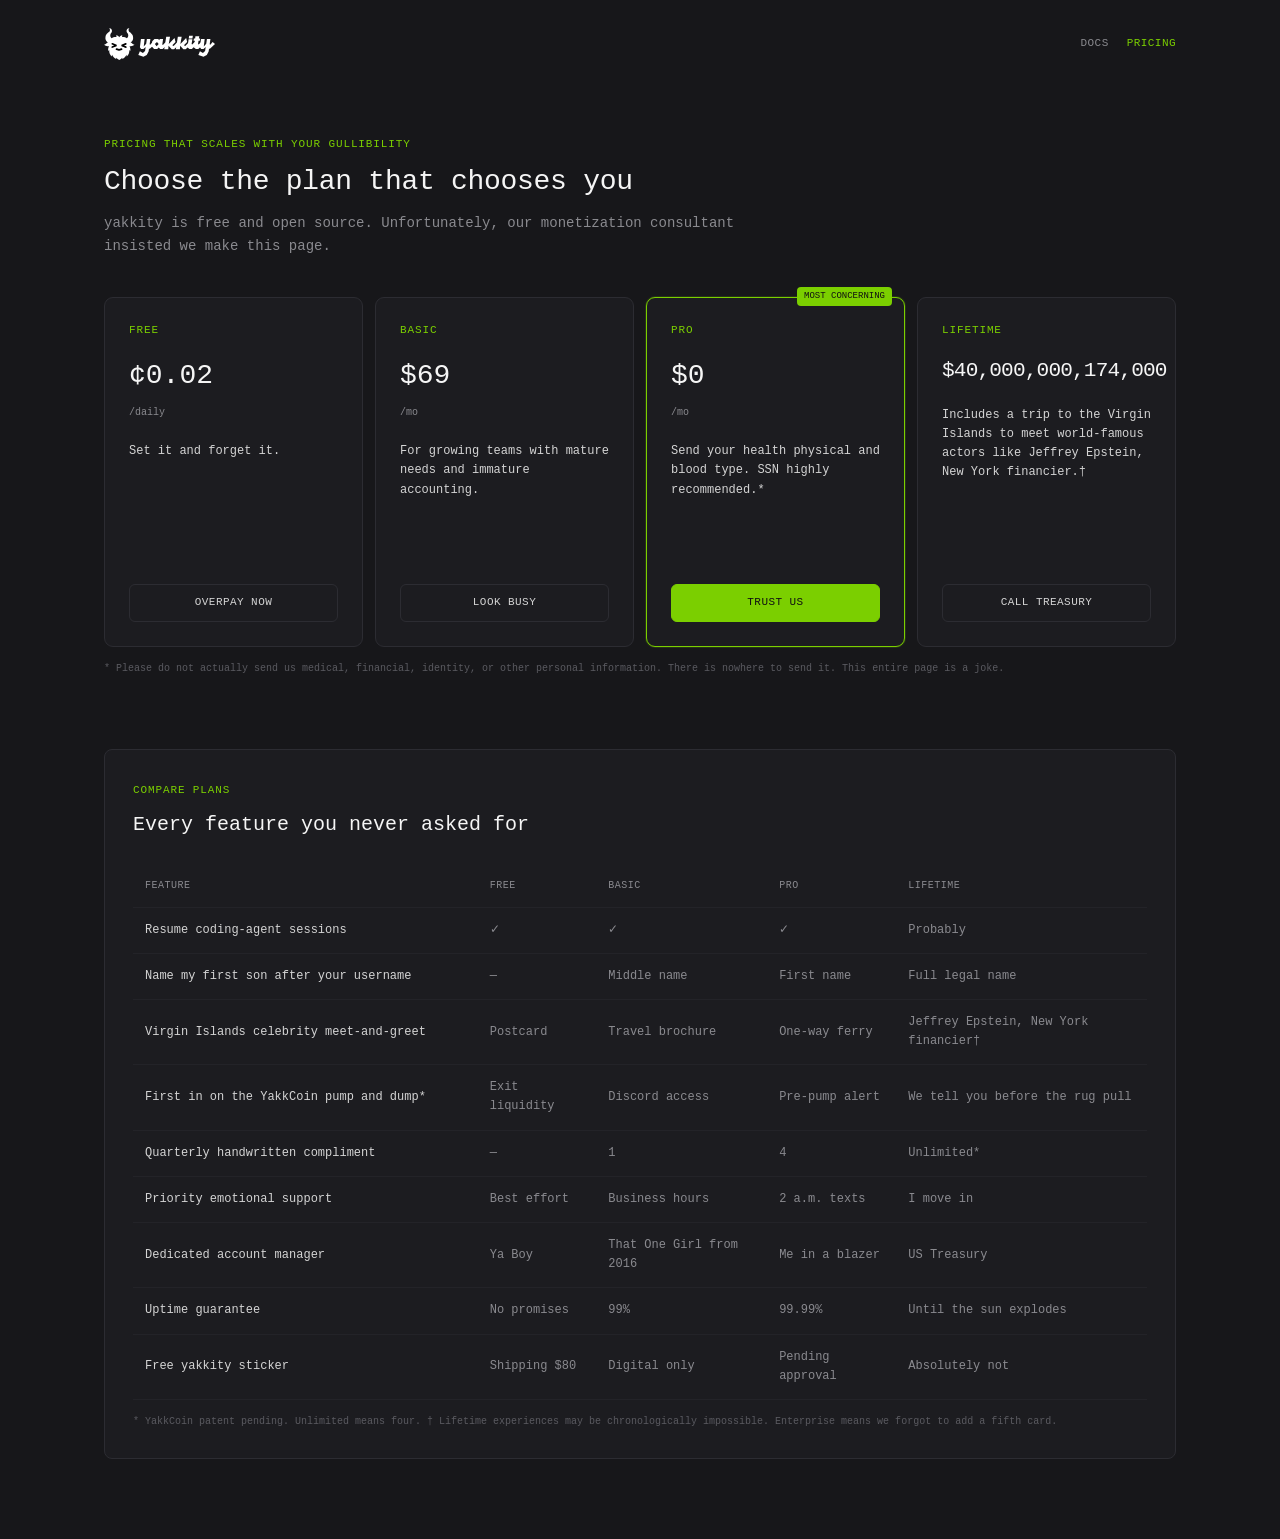
==== commit 3167d36b: "Update pricing billing intervals" ====
--- a/docs/pricing.html
+++ b/docs/pricing.html
@@ -6,10 +6,10 @@
 <header class="site"><a class="wordmark" href="index.html"><img src="assets/logo-wht.svg" alt="yakkity"></a><nav class="site-nav" aria-label="Primary navigation"><a class="nav-link" href="docs.html">DOCS</a><a class="nav-link" href="pricing.html" aria-current="page">PRICING</a></nav></header>
 <main><div class="pricing-heading"><span class="eyebrow">PRICING THAT SCALES WITH YOUR GULLIBILITY</span><h1>Choose the plan that chooses you</h1><p class="intro">yakkity is free and open source. Unfortunately, our monetization consultant insisted we make this page.</p></div>
 <div class="pricing-grid">
-<article class="tier-card"><span class="plan">FREE</span><h2><span class="price">¢0.02</span><small>/ forever-ish</small></h2><p>Set it and forget it.</p><a class="button" href="index.html">OVERPAY NOW</a></article>
-<article class="tier-card"><span class="plan">BASIC</span><h2><span class="price">$69</span><small>/ whenever</small></h2><p>For growing teams with mature needs and immature accounting.</p><a class="button" href="index.html">LOOK BUSY</a></article>
-<article class="tier-card featured"><span class="popular">MOST CONCERNING</span><span class="plan">PRO</span><h2><span class="price">$0</span><small>/ plus paperwork</small></h2><p>Send your health physical and blood type. SSN highly recommended.*</p><a class="button primary" href="index.html">TRUST US</a></article>
-<article class="tier-card"><span class="plan">LIFETIME</span><h2><span class="price debt-clock" id="lifetime-price" aria-label="40 trillion dollars and increasing">$40,000,000,000,000</span><small>/ and counting</small></h2><p>Includes a trip to the Virgin Islands to meet world-famous actors like Jeffrey Epstein, New York financier.†</p><a class="button" href="index.html">CALL TREASURY</a></article>
+<article class="tier-card"><span class="plan">FREE</span><h2><span class="price">¢0.02</span><small>/daily</small></h2><p>Set it and forget it.</p><a class="button" href="index.html">OVERPAY NOW</a></article>
+<article class="tier-card"><span class="plan">BASIC</span><h2><span class="price">$69</span><small>/mo</small></h2><p>For growing teams with mature needs and immature accounting.</p><a class="button" href="index.html">LOOK BUSY</a></article>
+<article class="tier-card featured"><span class="popular">MOST CONCERNING</span><span class="plan">PRO</span><h2><span class="price">$0</span><small>/mo</small></h2><p>Send your health physical and blood type. SSN highly recommended.*</p><a class="button primary" href="index.html">TRUST US</a></article>
+<article class="tier-card"><span class="plan">LIFETIME</span><h2><span class="price debt-clock" id="lifetime-price" aria-label="40 trillion dollars and increasing">$40,000,000,000,000</span></h2><p>Includes a trip to the Virgin Islands to meet world-famous actors like Jeffrey Epstein, New York financier.†</p><a class="button" href="index.html">CALL TREASURY</a></article>
 </div><p class="fine-print">* Please do not actually send us medical, financial, identity, or other personal information. There is nowhere to send it. This entire page is a joke.</p>
 <section class="comparison"><span class="eyebrow">COMPARE PLANS</span><h2>Every feature you never asked for</h2><div class="comparison-scroll"><table><thead><tr><th>Feature</th><th>Free</th><th>Basic</th><th>Pro</th><th>Lifetime</th></tr></thead><tbody>
 <tr><td>Resume coding-agent sessions</td><td>✓</td><td>✓</td><td>✓</td><td>Probably</td></tr>
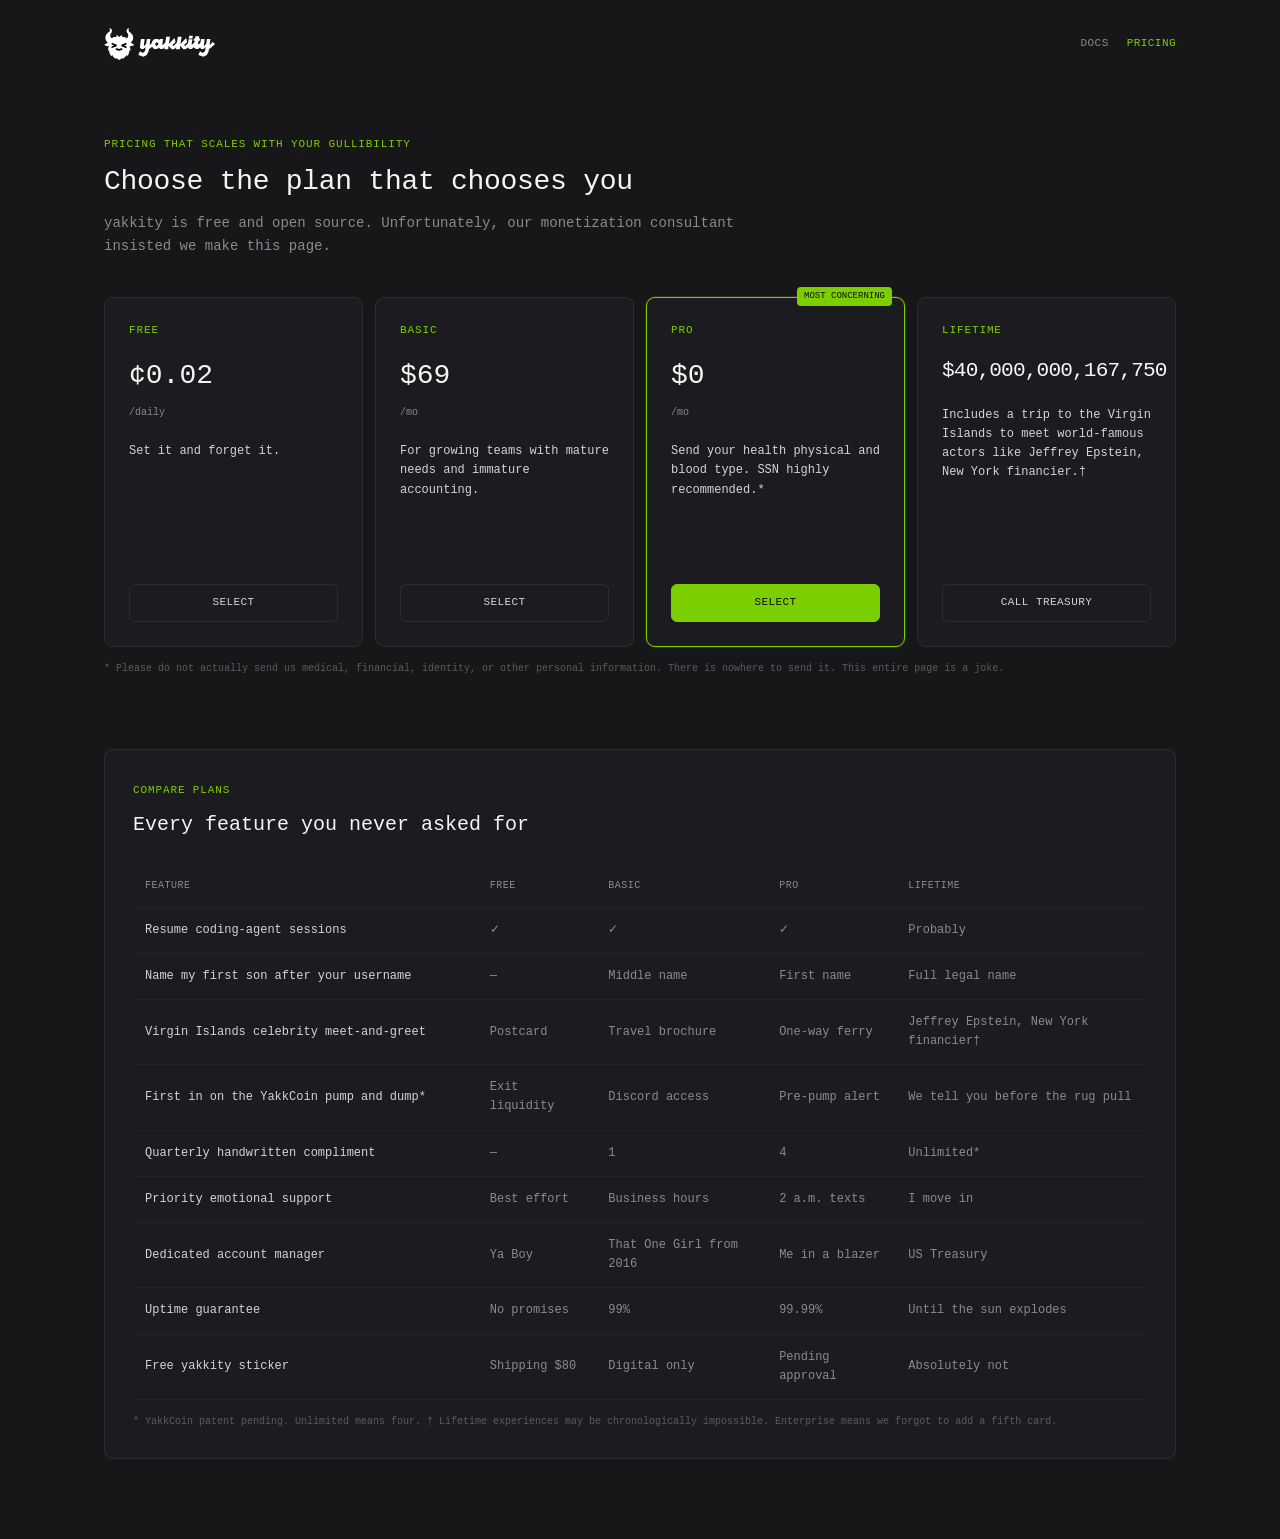
==== commit 62ab8331: "Standardize pricing selection buttons" ====
--- a/docs/pricing.html
+++ b/docs/pricing.html
@@ -6,9 +6,9 @@
 <header class="site"><a class="wordmark" href="index.html"><img src="assets/logo-wht.svg" alt="yakkity"></a><nav class="site-nav" aria-label="Primary navigation"><a class="nav-link" href="docs.html">DOCS</a><a class="nav-link" href="pricing.html" aria-current="page">PRICING</a></nav></header>
 <main><div class="pricing-heading"><span class="eyebrow">PRICING THAT SCALES WITH YOUR GULLIBILITY</span><h1>Choose the plan that chooses you</h1><p class="intro">yakkity is free and open source. Unfortunately, our monetization consultant insisted we make this page.</p></div>
 <div class="pricing-grid">
-<article class="tier-card"><span class="plan">FREE</span><h2><span class="price">¢0.02</span><small>/daily</small></h2><p>Set it and forget it.</p><a class="button" href="index.html">OVERPAY NOW</a></article>
-<article class="tier-card"><span class="plan">BASIC</span><h2><span class="price">$69</span><small>/mo</small></h2><p>For growing teams with mature needs and immature accounting.</p><a class="button" href="index.html">LOOK BUSY</a></article>
-<article class="tier-card featured"><span class="popular">MOST CONCERNING</span><span class="plan">PRO</span><h2><span class="price">$0</span><small>/mo</small></h2><p>Send your health physical and blood type. SSN highly recommended.*</p><a class="button primary" href="index.html">TRUST US</a></article>
+<article class="tier-card"><span class="plan">FREE</span><h2><span class="price">¢0.02</span><small>/daily</small></h2><p>Set it and forget it.</p><a class="button" href="index.html">SELECT</a></article>
+<article class="tier-card"><span class="plan">BASIC</span><h2><span class="price">$69</span><small>/mo</small></h2><p>For growing teams with mature needs and immature accounting.</p><a class="button" href="index.html">SELECT</a></article>
+<article class="tier-card featured"><span class="popular">MOST CONCERNING</span><span class="plan">PRO</span><h2><span class="price">$0</span><small>/mo</small></h2><p>Send your health physical and blood type. SSN highly recommended.*</p><a class="button primary" href="index.html">SELECT</a></article>
 <article class="tier-card"><span class="plan">LIFETIME</span><h2><span class="price debt-clock" id="lifetime-price" aria-label="40 trillion dollars and increasing">$40,000,000,000,000</span></h2><p>Includes a trip to the Virgin Islands to meet world-famous actors like Jeffrey Epstein, New York financier.†</p><a class="button" href="index.html">CALL TREASURY</a></article>
 </div><p class="fine-print">* Please do not actually send us medical, financial, identity, or other personal information. There is nowhere to send it. This entire page is a joke.</p>
 <section class="comparison"><span class="eyebrow">COMPARE PLANS</span><h2>Every feature you never asked for</h2><div class="comparison-scroll"><table><thead><tr><th>Feature</th><th>Free</th><th>Basic</th><th>Pro</th><th>Lifetime</th></tr></thead><tbody>
